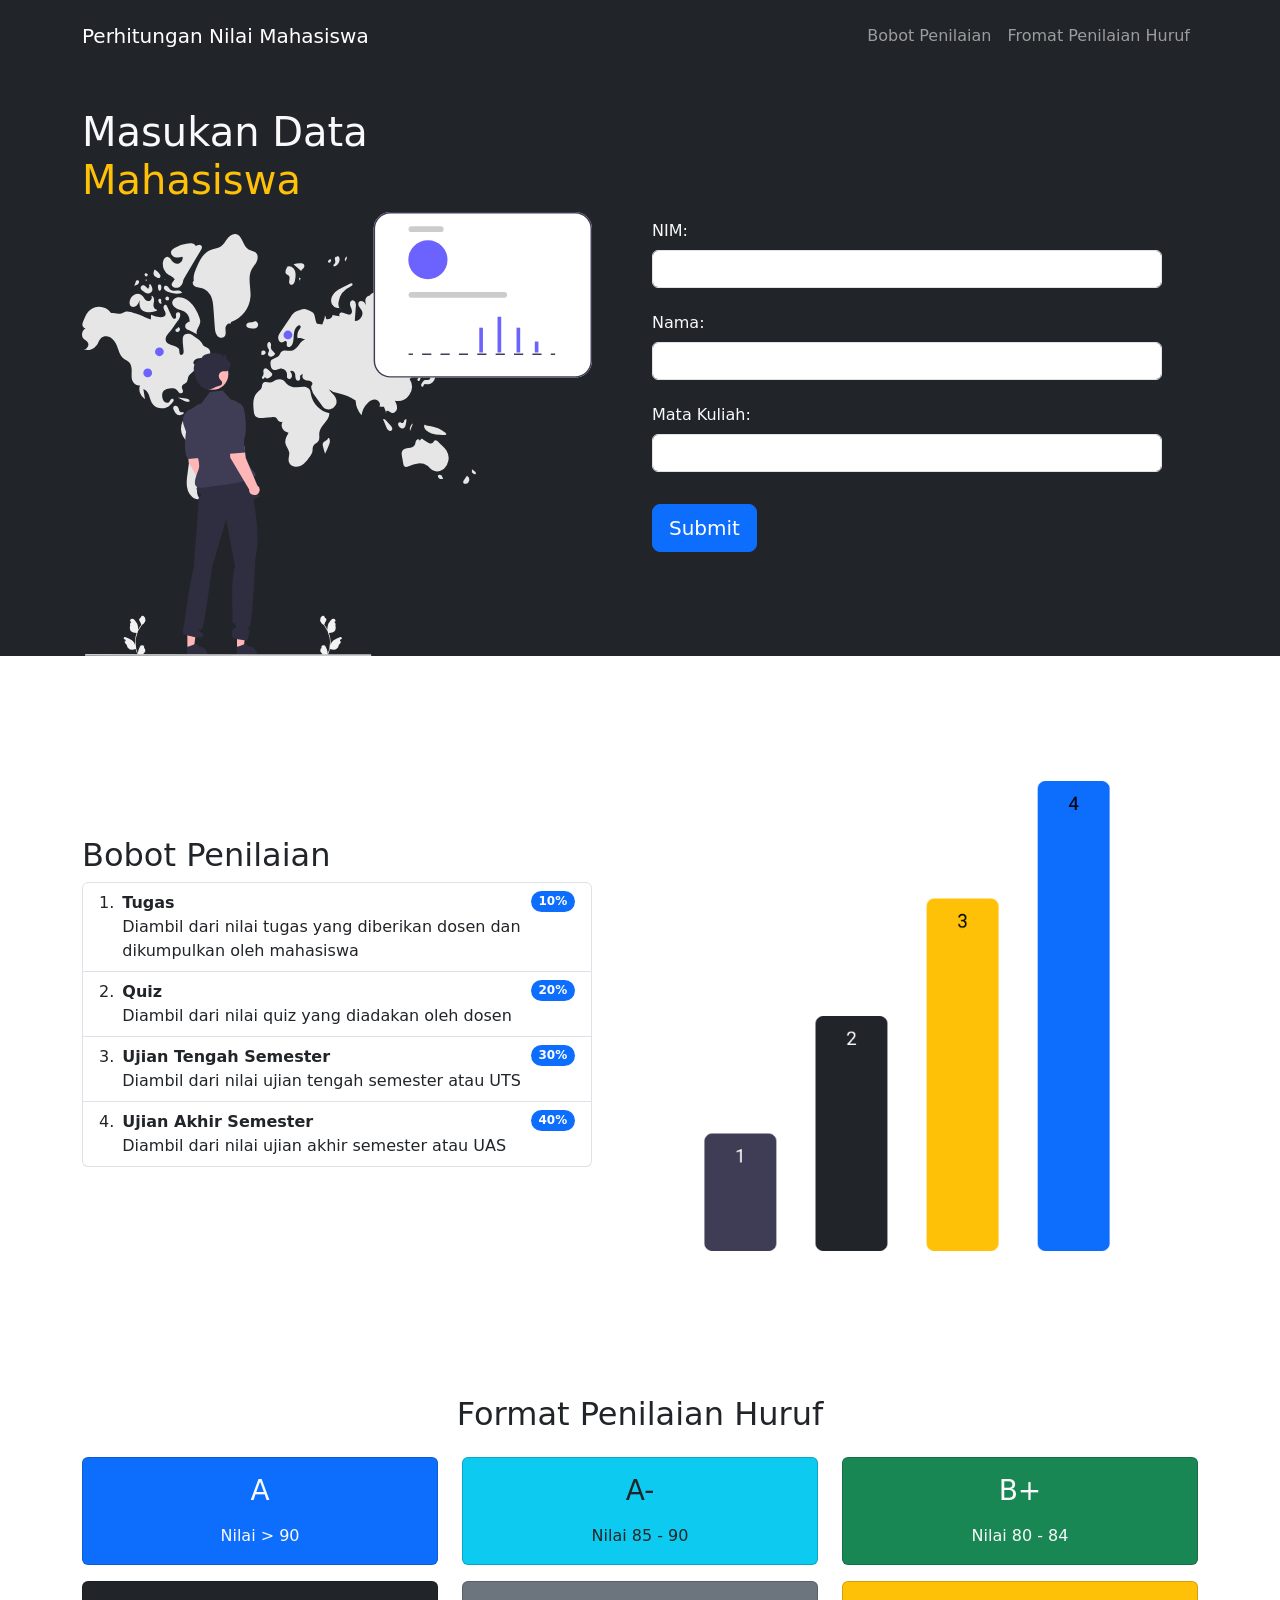
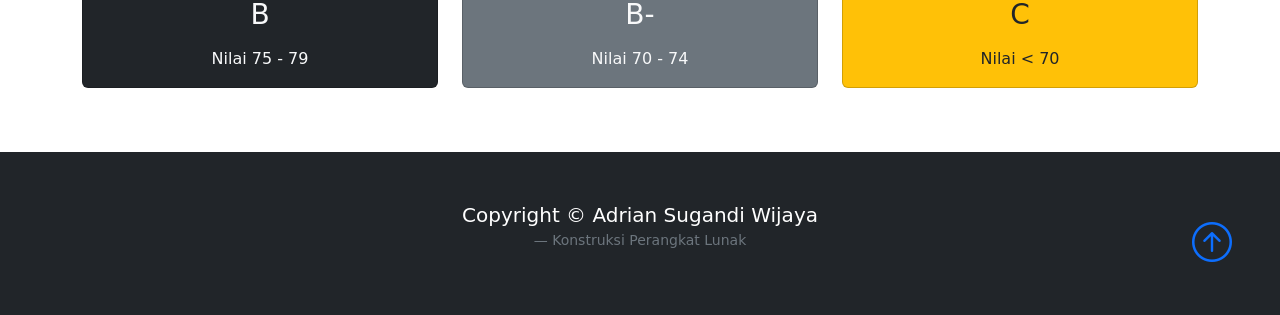
==== index.html @ b138317a "All good Gonna test this out" ====
<!DOCTYPE html>
<html lang="en">
<head>
    <meta charset="UTF-8">
    <meta http-equiv="X-UA-Compatible" content="IE=edge">
    <meta name="viewport" content="width=device-width, initial-scale=1.0">
    <title>Penilaian Mahasiswa</title>

    <link href="https://cdn.jsdelivr.net/npm/bootstrap@5.1.3/dist/css/bootstrap.min.css" rel="stylesheet" integrity="sha384-1BmE4kWBq78iYhFldvKuhfTAU6auU8tT94WrHftjDbrCEXSU1oBoqyl2QvZ6jIW3" crossorigin="anonymous">
    <link rel="stylesheet" href="style.css">
    <link rel="stylesheet" href="https://cdn.jsdelivr.net/npm/bootstrap-icons@1.3.0/font/bootstrap-icons.css">
    <link rel="icon" type="image/x-icon" href="icon.ico" />
    <script type="text/javascript" src="script.js"></script>
    <script src="jquery-3.6.0.min.js"></script>
</head>
<body>
    <!-- Navigation bar -->
    <nav class="navbar navbar-expand-lg bg-dark navbar-dark py-3 fixed-top">
        <div class="container">
            <a href="#" class="navbar-brand">Perhitungan Nilai Mahasiswa</a>

            <button class="navbar-toggler" type="button" data-bs-toggle="collapse" data-bs-target="#navmenu">
                <span class="navbar-toggler-icon"></span>
            </button>

            <div class="collapse navbar-collapse" id="navmenu">
                <ul class="navbar-nav navbar-nav-scroll ms-auto">
                    <li class="nav-item">
                        <a href="#weight" class="nav-link">Bobot Penilaian</a>
                    </li>
                    <li class="nav-item">
                        <a href="#rule" class="nav-link">Fromat Penilaian Huruf</a>
                    </li>
                </ul>
            </div>
        </div>
    </nav>

    <!-- Scoring Input -->
    <section class="bg-dark text-light p-5 p-lg-0 pt-lg-5 text-center text-sm-start">
        <div class="container">
            <div id="before" class="row align-items-center justify-content-between">
                <div class="col-md">
                    <h1>Masukan Data<span class="text-warning">
                        Mahasiswa
                    </span></h1>
                    <img src="mhs.svg" class="img-fluid d-none d-sm-block alig" alt="">
                </div>
                <div class="col-md p-5">
                    <form action="mhs.html" method="get">
                        <div class="mb-3">
                            <label for="nim" class="col-form-label">NIM:</label>
                            <input type="text" class="form-control" id="nim">
                        </div>
                        <div class="mb-3">
                            <label for="nama" class="col-form-label">Nama:</label>
                            <input type="text" class="form-control" id="nama">
                        </div>
                        <div class="mb-3">
                            <label for="nm_mk" class="col-form-label">Mata Kuliah:</label>
                            <input type="text" class="form-control" id="nm_mk">
                        </div>
                        <input type="submit" id="change" onclick="setdata()" class="btn btn-primary btn-lg mt-3"></input>
                    </form>
                </div>
            </div>
            <!-- Result -->
            <div id="after" class="row align-items-center justify-content-between" style="display: none;">
                <div class="col-md">
                    <h1><span id="nama" class="text-warning">
                    </span></h1>
                    <img src="mhs.svg" class="img-fluid d-none d-sm-block alig" alt="">
                </div>
                <div class="col-md p-5">
                    <form action="mhs.html" method="get">
                        <div class="mb-3">
                            <label for="nim" class="col-form-label">NIM:</label>
                            <input type="text" class="form-control" id="nim" readonly>
                    </form>
                </div>
            </div>
        </div>
    </section>

    <!-- Weight -->
    <section id="weight" class="p-5">
        <div class="container">
            <div class="row align-items-center justify-content-between">
                <div class="col-md">
                    <h2>Bobot Penilaian</h2>
                    <ol class="list-group list-group-numbered">
                        <li class="list-group-item d-flex justify-content-between align-items-start">
                          <div class="ms-2 me-auto">
                            <div class="fw-bold">Tugas</div>
                            Diambil dari nilai tugas yang diberikan dosen dan dikumpulkan oleh mahasiswa
                          </div>
                          <span class="badge bg-primary rounded-pill">10%</span>
                        </li>
                        <li class="list-group-item d-flex justify-content-between align-items-start">
                          <div class="ms-2 me-auto">
                            <div class="fw-bold">Quiz</div>
                            Diambil dari nilai quiz yang diadakan oleh dosen
                          </div>
                          <span class="badge bg-primary rounded-pill">20%</span>
                        </li>
                        <li class="list-group-item d-flex justify-content-between align-items-start">
                          <div class="ms-2 me-auto">
                            <div class="fw-bold">Ujian Tengah Semester</div>
                            Diambil dari nilai ujian tengah semester atau UTS
                          </div>
                          <span class="badge bg-primary rounded-pill">30%</span>
                        </li>
                        <li class="list-group-item d-flex justify-content-between align-items-start">
                            <div class="ms-2 me-auto">
                              <div class="fw-bold">Ujian Akhir Semester</div>
                              Diambil dari nilai ujian akhir semester atau UAS
                            </div>
                            <span class="badge bg-primary rounded-pill">40%</span>
                          </li>
                      </ol>
                </div>
                <div class="col-md p-5">
                    <img src="chart.png" class="img-fluid" alt="">
                </div>
            </div>
        </div>
    </section>

    <!-- Rules -->
    <section id="rule" class="p-5">
        <div class="container">
            <h2 class="text-center mb-4">Format Penilaian Huruf</h2>
            <div class="row text-center g-4 mb-3">
                <div class="col-md">
                    <div class="card bg-primary text-light">
                        <div class="card-body text-center">
                            <h3 class="card-title mb-3">
                                A
                            </h3>
                            <p class="card-text">
                                Nilai > 90
                            </p>
                        </div>
                    </div>
                </div>
                <div class="col-md">
                    <div class="card bg-info text-dark">
                        <div class="card-body text-center">
                            <h3 class="card-title mb-3">
                                A-
                            </h3>
                            <p class="card-text">
                                Nilai 85 - 90
                            </p>
                        </div>
                    </div>
                </div>
                <div class="col-md">
                    <div class="card bg-success text-light">
                        <div class="card-body text-center">
                            <h3 class="card-title mb-3">
                                B+
                            </h3>
                            <p class="card-text">
                                Nilai 80 - 84
                            </p>
                        </div>
                    </div>
                </div>
        </div>
        <div class="row text-center g-4 mb-3">
            <div class="col-md">
                <div class="card bg-dark text-light">
                    <div class="card-body text-center">
                        <h3 class="card-title mb-3">
                            B
                        </h3>
                        <p class="card-text">
                            Nilai 75 - 79
                        </p>
                    </div>
                </div>
            </div>
            <div class="col-md">
                <div class="card bg-secondary text-light">
                    <div class="card-body text-center">
                        <h3 class="card-title mb-3">
                            B-
                        </h3>
                        <p class="card-text">
                            Nilai 70 - 74
                        </p>
                    </div>
                </div>
            </div>
            <div class="col-md">
                <div class="card bg-warning text-dark">
                    <div class="card-body text-center">
                        <h3 class="card-title mb-3">
                            C
                        </h3>
                        <p class="card-text">
                            Nilai < 70
                        </p>
                    </div>
                </div>
            </div>
        </div>
        </div>
    </section>
    
    <!-- Footer -->
    <footer class="p-5 bg-dark text-white text-center position-relative">
        <div class="container">
            <p class="lead">Copyright &copy; Adrian Sugandi Wijaya</p>
            <figcaption class="blockquote-footer">Konstruksi Perangkat Lunak</figcaption>
            <a href="#" class="position-absolute bottom-0 end-0 p-5">
                <i class="bi bi-arrow-up-circle h1"></i>
            </a>
        </div>
    </footer>

    <!-- Script -->
    <script src="https://cdn.jsdelivr.net/npm/bootstrap@5.1.3/dist/js/bootstrap.bundle.min.js" integrity="sha384-ka7Sk0Gln4gmtz2MlQnikT1wXgYsOg+OMhuP+IlRH9sENBO0LRn5q+8nbTov4+1p" crossorigin="anonymous"></script>
</body>
</html>
---- style.css ----
body::before{
    display: block;
    content: '';
    height: 60px;
}
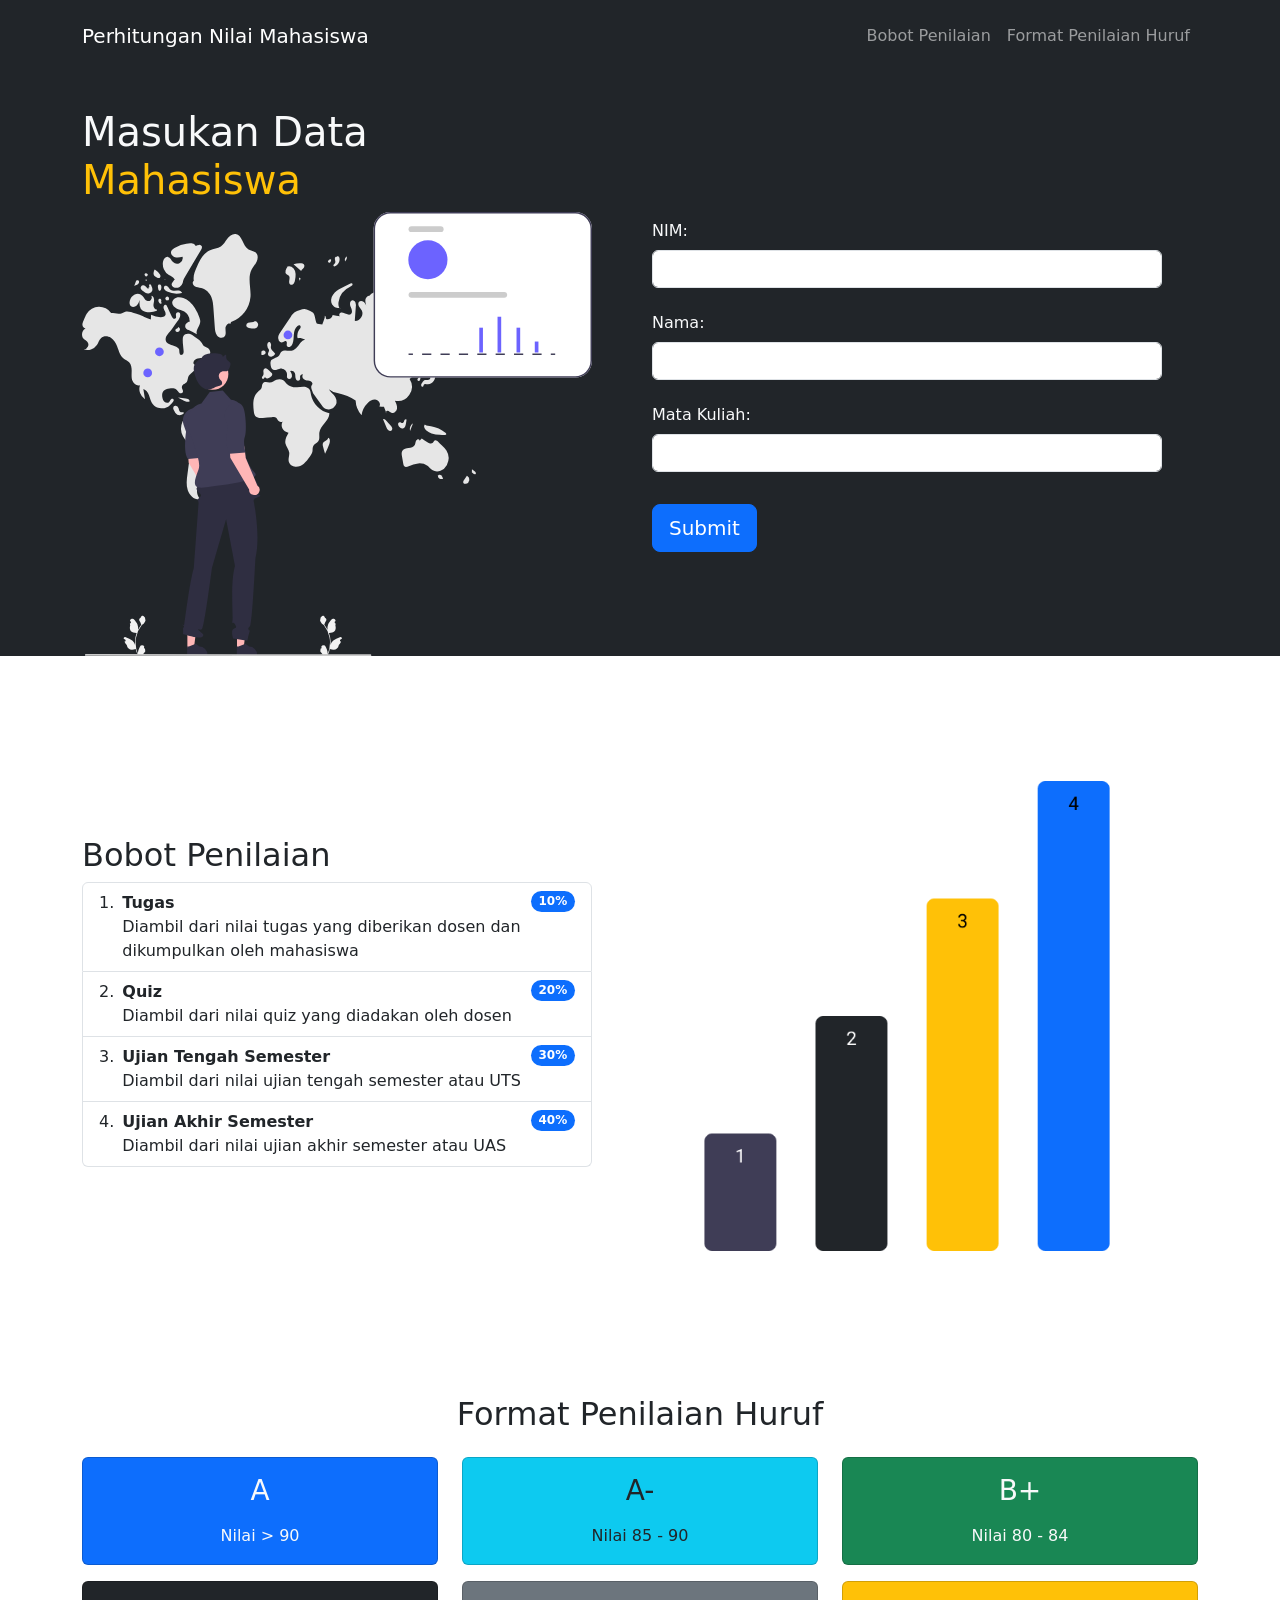
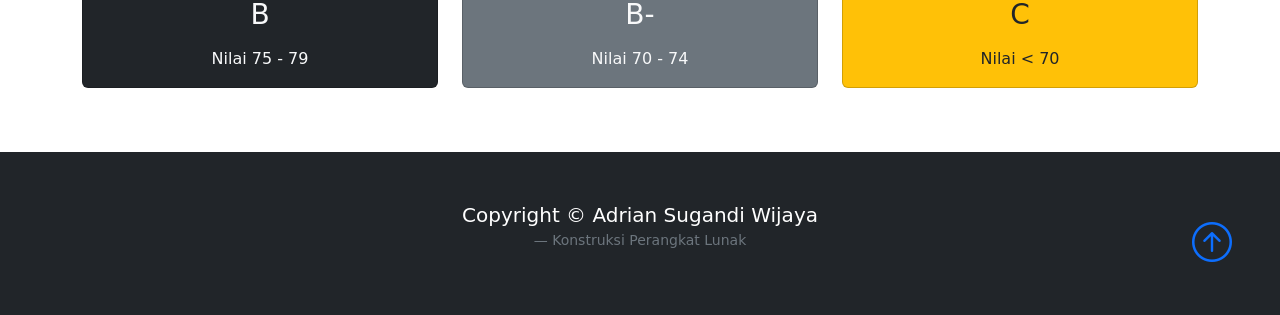
==== commit 04c23f0a: "Update index.html" ====
--- a/index.html
+++ b/index.html
@@ -29,7 +29,7 @@
                         <a href="#weight" class="nav-link">Bobot Penilaian</a>
                     </li>
                     <li class="nav-item">
-                        <a href="#rule" class="nav-link">Fromat Penilaian Huruf</a>
+                        <a href="#rule" class="nav-link">Format Penilaian Huruf</a>
                     </li>
                 </ul>
             </div>
@@ -223,4 +223,4 @@
     <!-- Script -->
     <script src="https://cdn.jsdelivr.net/npm/bootstrap@5.1.3/dist/js/bootstrap.bundle.min.js" integrity="sha384-ka7Sk0Gln4gmtz2MlQnikT1wXgYsOg+OMhuP+IlRH9sENBO0LRn5q+8nbTov4+1p" crossorigin="anonymous"></script>
 </body>
-</html>+</html>
